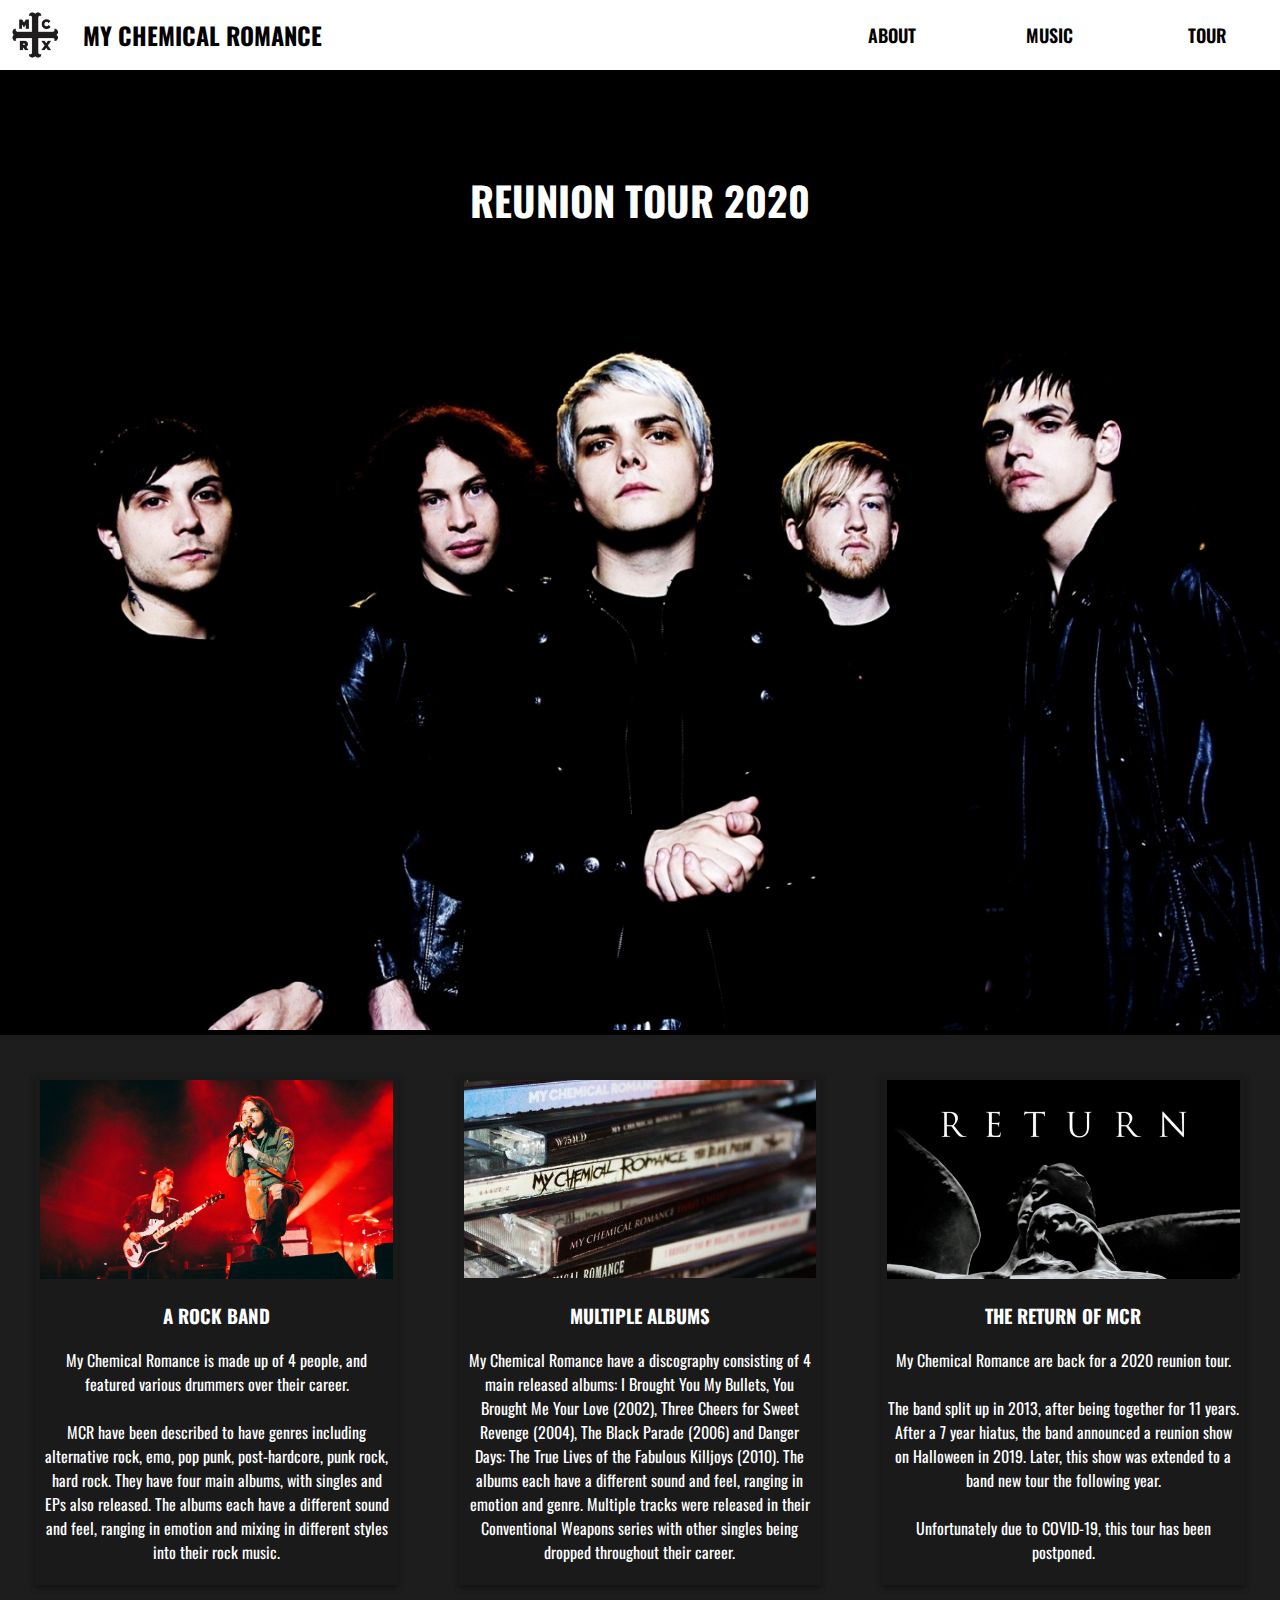
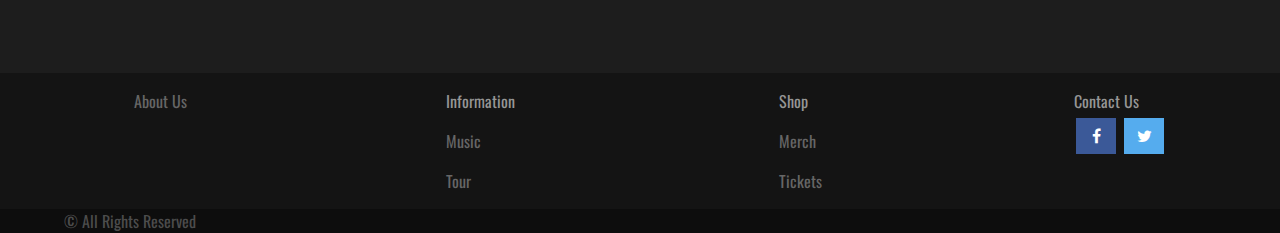
==== index.html @ cb14c15b "Responsive title - updated burger menu & image" ====
<!DOCTYPE html>
<html>
  <head>
    <title>My Chemical Romance</title>
    <link rel="icon" href="images/180px-MCRXLogo.png">

    <link href="style.css" type="text/css" rel="stylesheet">
    <link href="https://fonts.googleapis.com/css2?family=Oswald:wght@300;400;700&display=swap" rel="stylesheet">
    <link rel="stylesheet" href="https://cdnjs.cloudflare.com/ajax/libs/font-awesome/4.7.0/css/font-awesome.min.css">

    <script src="https://code.jquery.com/jquery-3.5.1.slim.min.js" integrity="sha256-4+XzXVhsDmqanXGHaHvgh1gMQKX40OUvDEBTu8JcmNs=" crossorigin="anonymous"></script>
    <script src="scripts.js"></script>
    
    <meta content="width=device-width, initial-scale=1.0, minimum-scale=1.0" name="viewport">
  </head>
  <body>
    <div class="wrapper">
      <header>
        <div class="navigation centre">
          <a href="index.html"><img class="navlogo" src="images/180px-MCRXLogo.png"/></a>
          <h2><a class="header" href="index.html">My Chemical Romance</a></h2>
          <a id="about" class="header navlink" href="about.html">About</a>
          <a id="music" class="header navlink" href="music.html">Music</a>
          <a id="tour" class="header navlink" href="tour.html">Tour</a>
        </div>
      </header>
      <div class="burger">
        <img class="burgericon burgeropen" src="images/burgerIcon.svg"/>
        <img class="burgericon burgerclose" src="images/burgerClose.svg" height="32" width="32"/>
        <uo class="burgermenu">
          <li><a class="header" href="about.html">About</a></li>
          <li><a class="header" href="music.html">Music</a></li>
          <li><a class="header" href="tour.html">Tour</a></li>
        </uo>
      </div>
      <div class="hero">
        <div class="centre">
          <h1 id="herotxt"><a href="tour.html">Reunion tour 2020</a></h1>
          <img src="images/heroBanner.jpg" alt="Image of the band members" width="1440" height="900"/>
        </div>
      </div>
      <main class="centre">
          <div class="cards">
            <a class="card index" href="about.html">
              <img src="images/livePerformance.jpg" alt="Gerard and Mikey Way performing live">
              <h3>A rock band</h3>
              <p>My Chemical Romance is made up of 4 people, and featured various drummers over their career.<br><br>
                MCR have been described to have genres including alternative rock, emo, pop punk, post-hardcore, 
                punk rock, hard rock. They have four main albums, with singles and EPs also released. The 
                albums each have a different sound and feel, ranging in emotion and mixing in different
                styles into their rock music.
              </p>
            </a>
            <a class="card index" href="music.html">
              <img src="images/albumStack.jpg" alt="A stack of MCR albums">
              <h3>Multiple albums</h3>
              <p>My Chemical Romance have a discography consisting of 4 main released albums: 
                I Brought You My Bullets, You Brought Me Your Love (2002), Three Cheers for Sweet Revenge 
                (2004), The Black Parade (2006) and Danger Days: The True Lives of the Fabulous Killjoys 
                (2010). The albums each have a different sound and feel, ranging in emotion and genre. Multiple 
                tracks were released in their Conventional Weapons series with other singles being dropped 
                throughout their career.</p>
            </a>
            <a class="card index" href="tour.html">
              <img src="images/return.jpg" alt="MCR's new iconography">
              <h3>The return of MCR</h3>
              <p>My Chemical Romance are back for a 2020 reunion tour.<br><br>
                The band split up in 2013, after being together for 11 years. 
                After a 7 year hiatus, the band announced a reunion show on Halloween in 2019. 
                Later, this show was extended to a band new tour the following year.<br><br>
                Unfortunately due to COVID-19, this tour has been postponed.</p>
            </a>
          </div>
      </main>
    </div>
    <footer>
      <div class="footerContent centre">
        <a class="footertxt" href="about.html">About Us</a>
        <div class="footertxt">
          <p>Information</p>
          <a class="sublink" href="music.html">Music</a>
          <a class="sublink" href="tour.html">Tour</a>
        </div>
        <div class="footertxt">
          <p>Shop</p>
          <a class="sublink" href="music.html">Merch</a>
          <a class="sublink" href="tour.html">Tickets</a>
        </div>
        <div class="contact footertxt">
          <p>Contact Us</p>
          <a href="index.html" class="fa fa-facebook"></a>
          <a href="index.html" class="fa fa-twitter"></a>
        </div>
      </div>
      <div class="copyright">
        <p class="centre">© All Rights Reserved</p>
      </div>
    </footer>
  </body>
</html>
---- style.css ----
body {
    margin: 0;
    padding: 0;
    background-color: rgb(29, 29, 29);
    font-family: 'Oswald', sans-serif;
    position: relative;
}

.wrapper {
    min-height: 100vh;
    padding-bottom: 184px;
    position: relative;
    box-sizing: border-box;
}

header {
    background-color: white;
}

.centre {
    margin: auto;
    max-width: 1440px; 
}

.centreTour {
    margin: auto;
    max-width: 800px;
}

.navigation {
    height: 70px;
    display: grid;
    grid-template-columns: 70px 5fr 1fr 1fr 1fr;
    grid-template-rows: 70px;
    column-gap: 1%;
}

.navlink {
    justify-self: center;
    font-weight: 600;
    font-size: 18px;
}

.burgericon, .burgermenu {
    display: none;
}

.burgericon {
    position: absolute;
    right: 10px;
    top: 19px;
}

.burgermenu {
    font-weight: 600;
    list-style: none;
    background-color: white;
    text-align: center;
    padding-bottom: 5px;
}

.burgermenu li {
    padding: 2.5px 0;
}

@media only screen and (max-width: 768px) {
    /* For mobile phones: */

    .navigation {
        grid-template-columns: 70px 1fr 42px;
    }

    .navlink {
        display: none;
    }

    .burgeropen {
        display: inherit;
    }
}

.active {
    display: inherit;
}

.inactive {
    display: none;
}

@media only screen and (min-width: 768px) {
    /* For bigger than phones: */

    .active {
        display: none;
    }
}

a.navlink:hover {
    color: rgb(100, 100, 100);
}

.header {
    align-self: center;
    text-transform: uppercase;
    text-decoration: none;
    color: black;
}

 .navigation .navlogo {
    width: 50px;
    height: 50px;
    margin-top: 10px;
    margin-left: 10px;
    grid-column: 1 / 2;
}

.navigation h2 {
    grid-column: 2 / 3;
    margin: 0;
    align-self: center;
}

#about {
    grid-column: 3 / 4;
}

#music {
    grid-column: 4 / 5;
}

#tour {
    grid-column: 5 / 6;
}

.selected {
    text-decoration: underline;
}

main {
    padding: 0 10px;
    color: white;
    box-sizing: border-box;
}

.title {
    font-size: 50px;
    padding: 40px 0;
    margin: 0 10px;
    text-transform: uppercase;
    background-color: black;
    color: white;
    text-align: center;
}

.titlebg {
    background-color: black;
}

.subtitle {
    margin: 0;
    padding: 30px 0;
    text-transform: uppercase;
    font-size: 30px;
    text-align: center;
    color: #b6b6b6;
    background-color: #242424;
    margin-bottom: 20px;
    box-shadow: 0 1px 3px rgba(0,0,0,0.12), 0 1px 2px rgba(0,0,0,0.24);
}

.card {
    justify-self: center;
    text-decoration: none;
    color: white;
    background-color: rgb(26, 26, 26);
    text-align: center;
    padding: 5px;
    box-shadow: 0 3px 6px rgba(0,0,0,0.16), 0 3px 6px rgba(0,0,0,0.23);
}

.albums {
    display: grid;
    grid-template: 1fr / 1fr 1fr;
    column-gap: 2%;
    margin: 0 10px 3% 10px;
    padding: 20px;
}

.album {
    justify-self: center;
    background-color: white;
    padding: 10px;
    align-self: center;
}

.albumtxt {
    padding: 20px;
    box-sizing: border-box;
    align-self: center;
}

@media only screen and (max-width: 768px) {
    /* For mobile phones: */

    .albums {
        grid-template: 1fr 1fr / 1fr;
    }

    .albumtxt {
        padding: 0;
    }
}

p.greytxt {
    color: rgb(215 215 215);
}

.albumtxt h3 {
    text-align: center;
}

.albumtxt a {
    background-color: white;
    color: black;
    text-decoration: none;
    padding: 5px;
    text-transform: uppercase;
}

.albumtxt a:hover {
    opacity: 0.3;
}

.readmore {
    text-align: center;
    margin: 10px 0;
}

.music hr {
    border-color: rgb(102, 102, 102);
}

.hero {
    background-color: black;
}

.hero h1 {
    color: white;
    text-transform: uppercase;
    text-align: center;
    font-size: 40px;
    margin: 0;
}

.hero a {
    text-decoration: none;
    color: white;
}

#herotxt {
    padding-top: 100px;
}

img {
    max-width: 100%;
    height: auto;
}

.cards {
    display: grid;
    grid-template: 1fr / 1fr 1fr 1fr ;
    margin: 40px 2%;
    column-gap: 5%;
}

@media only screen and (max-width: 768px) {
    /* For mobile phones: */

    .cards {
        grid-template: 1fr 1fr 1fr / 1fr;
    }

}

.card h3 {
    text-transform: uppercase;
}

.card.index:hover {
    color: rgb(161, 161, 161);
}

footer {
    background-color: rgb(20, 20, 20);
    height: 136px;
    position: absolute;
    bottom: 0;
    width: 100%;
}

.footerContent {
    display: grid;
    grid-template: 1fr / 1fr 1fr 1fr 1fr;
}

.footertxt {
    color: rgb(150, 150, 150);
    justify-self: center;
}

.footerContent a {
    color: rgb(102, 102, 102);
    text-decoration: none;
}

.sublink {
    display: block;
    margin-bottom: 16px;
}

a.footertxt {
    margin-top: 16px;
}

.contact a {
    color: white;
}

.contact p {
    margin-bottom: 5px;
}

.fa {
    padding: 10px;
    width: 20px;
    text-align: center;
    margin: 0 2px 16px 2px;
}

.fa-facebook {
    background: #3B5998;
}

.fa-twitter {
    background: #55ACEE;
}

.fa:hover, .footerContent a:hover {
    opacity: 0.7;
}

#showtitle {
    background-color: #a89465;
}

.show {
    display:grid;
    grid-template: 1fr 1fr / 1fr 1fr 1fr;
    padding: 10px;
}

@media only screen and (max-width: 768px) {
    /* For mobile phones: */

    .show {
        column-gap: 1%;
    }

}

.show p {
    margin: 0;
}

.tickets {
    justify-self: right;
    text-transform: uppercase;
}

.tickets a {
    background-color: white;
    padding: 5px;
    color: black;
    text-decoration: none;
}

.tickets a:hover {
    background-color: #756747;
    color: white;
}

.soldout {
    background-color: rgb(102, 102, 102);
    color:rgb(41, 41, 41);
    cursor: not-allowed;
    padding: 5px;
}

.bold {
    font-weight: bold;
    text-transform: uppercase;
}

.capitalise {
    text-transform: capitalize;
}

.tourmain {
    background: rgb(0,0,0);
    background: linear-gradient(180deg, rgba(0,0,0,1) 0%, rgba(29,29,29,1) 100%);
    padding: 50px;
    box-sizing: content-box;
    margin-bottom: 20px;
}

#tourbody {
    background-color: black;
}

.heroimg {
    background-image: linear-gradient(rgba(0, 0, 0, 0.5), rgba(0, 0, 0, 0.5)), url(images/aboutushero.jpg);
    height: 300px;
    background-size: cover;
    background-position: center;
}

.aboutinfo {
    padding: 60px 10px;
    background-color: rgb(17, 17, 17);
}

.aboutus h2 {
    color: white;
    text-transform: uppercase;
    text-align: center;
    margin: 0;
}

.abouttitle h2 {
    padding: 120px 0;
    font-size: 40px;
}

.intro {
    display: grid;
    grid-template: 1fr / 1.5fr 1fr;
    margin: 0 5%;
    column-gap: 5%;
}

.introelem {
    padding: 5%;
}

h1.introelem {
    text-transform: uppercase;
    align-self: center;
}

.profile {
    display: grid;
    grid: 1fr 1fr / 1fr 1fr 1fr 1fr;
    margin: 60px 10px;
    column-gap: 2%;
    row-gap: 4%;
}

@media only screen and (max-width: 1000px) {
    /* For mobile phones: */

    .profile {
        grid-template: 1fr 1fr 1fr 1fr 1fr 1fr 1fr 1fr / 1fr;
        margin-bottom: 320px;
        row-gap: 1%;
    }

    h1.introelem {
        align-self: start;
    }

}

@media only screen and (max-width: 768px) {
    /* For mobile phones: */

    .intro {
        grid-template: 1fr / 5fr 1fr;
    }

    h1.introelem {
        font-size: 1em;
    }

    .heroimg {
        height: 150px;
    }

    .abouttitle h2 {
        padding: 45px 0;
    }

}

.profileimg p {
    color: black;
    text-align: center;
    text-transform: uppercase;
}

.profiletxt h2 {
    background-color: white;
    color: black;
}

.profilelist {
    display: grid;
    grid-template: 1fr / 1fr 1fr;
}

.profilelist li {
    margin: 10px;
}

.faqquestions {
    text-transform: uppercase;
    font-weight: bold;
}

.faqanswers li {
    list-style: none;
    text-align: right;
}

uo.faqanswers {
    color: rgb(207 207 207);
}

footer .copyright {
    background-color: #0d0d0d;
    color: #4c4c4c;
}

.copyright p {
    padding: 0 5%;
}
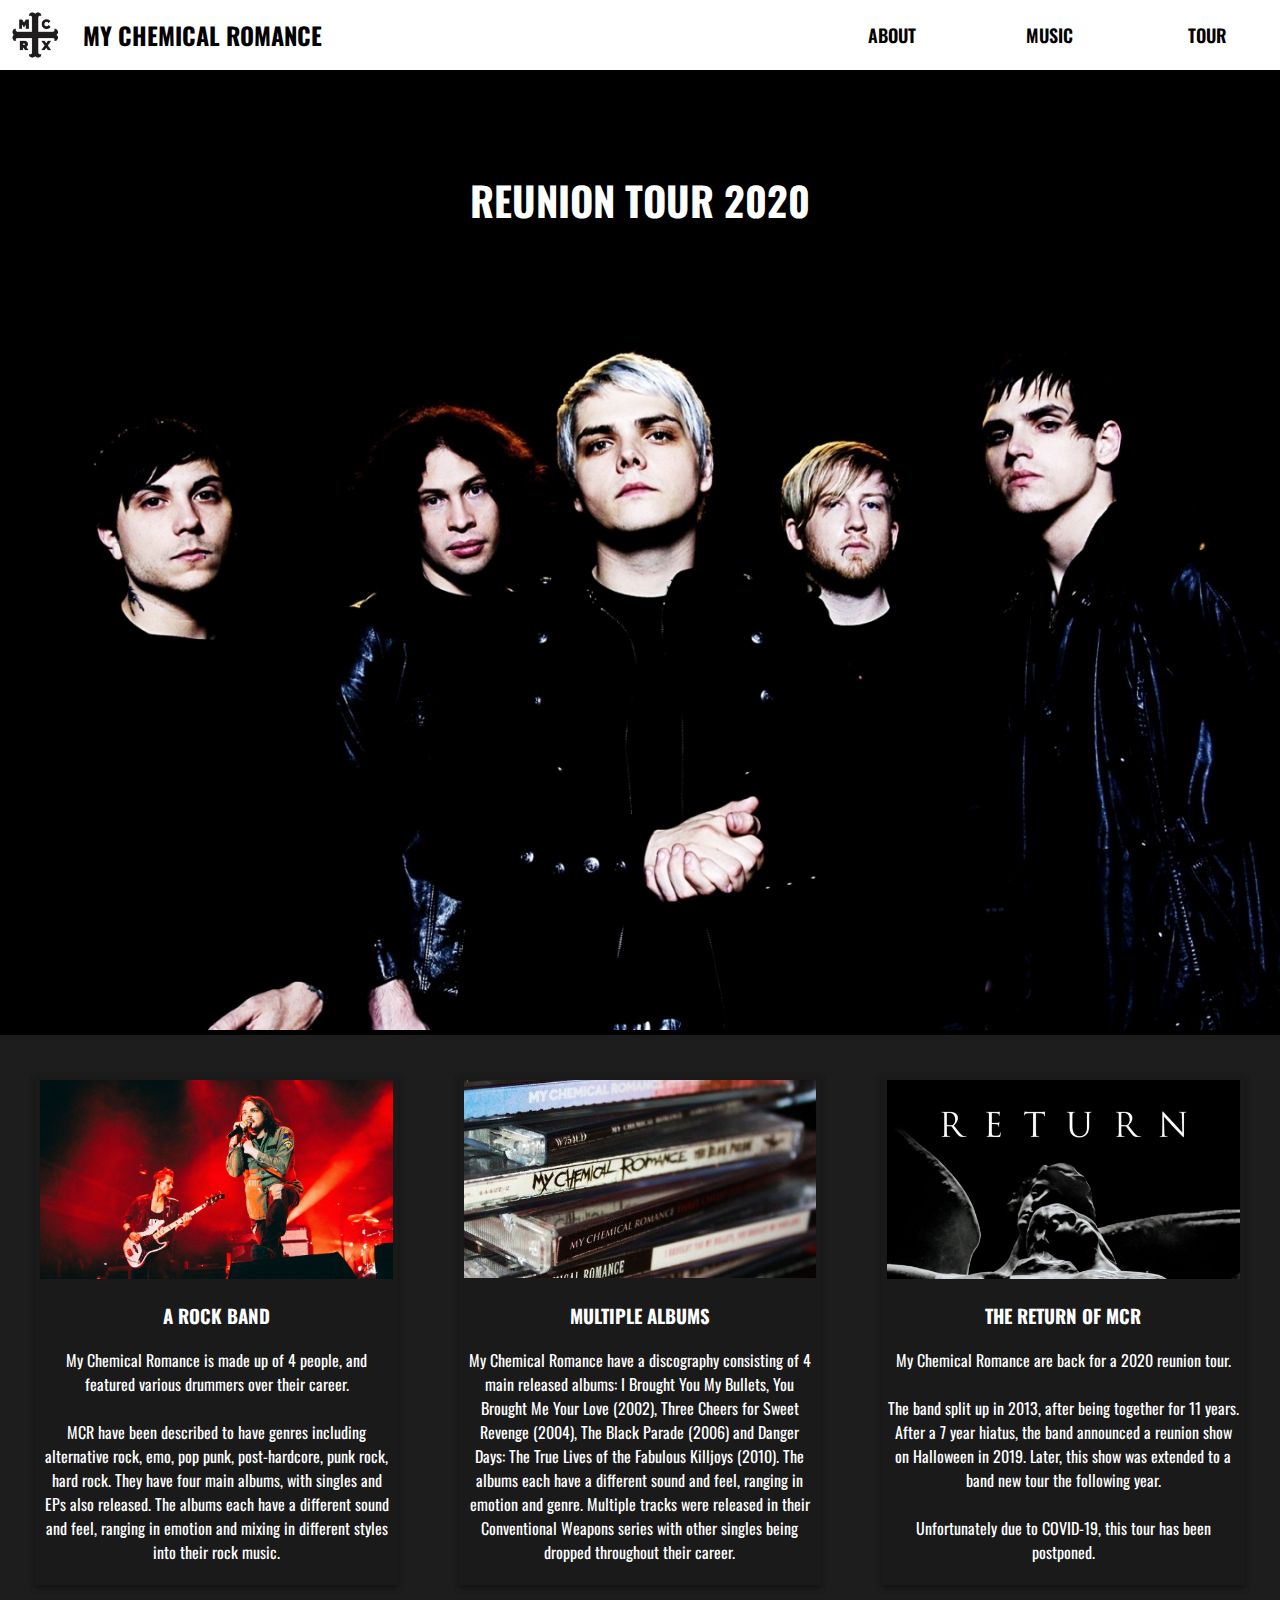
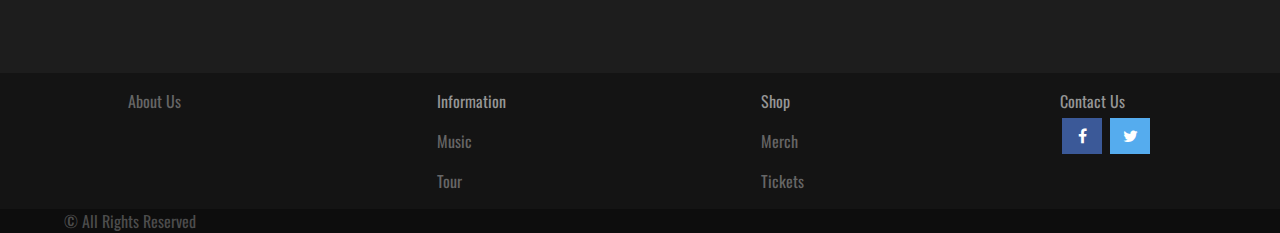
==== commit 79ecbd85: "Deleted test files - new code live" ====
--- a/index.html
+++ b/index.html
@@ -8,40 +8,47 @@
     <link href="https://fonts.googleapis.com/css2?family=Oswald:wght@300;400;700&display=swap" rel="stylesheet">
     <link rel="stylesheet" href="https://cdnjs.cloudflare.com/ajax/libs/font-awesome/4.7.0/css/font-awesome.min.css">
 
-    <script src="https://code.jquery.com/jquery-3.5.1.slim.min.js" integrity="sha256-4+XzXVhsDmqanXGHaHvgh1gMQKX40OUvDEBTu8JcmNs=" crossorigin="anonymous"></script>
+    <script src="https://code.jquery.com/jquery-3.5.1.min.js" integrity="sha256-9/aliU8dGd2tb6OSsuzixeV4y/faTqgFtohetphbbj0=" crossorigin="anonymous"></script>
     <script src="scripts.js"></script>
     
     <meta content="width=device-width, initial-scale=1.0, minimum-scale=1.0" name="viewport">
   </head>
   <body>
-    <div class="wrapper">
-      <header>
-        <div class="navigation centre">
-          <a href="index.html"><img class="navlogo" src="images/180px-MCRXLogo.png"/></a>
-          <h2><a class="header" href="index.html">My Chemical Romance</a></h2>
-          <a id="about" class="header navlink" href="about.html">About</a>
-          <a id="music" class="header navlink" href="music.html">Music</a>
-          <a id="tour" class="header navlink" href="tour.html">Tour</a>
+    <div class="main-wrap">
+      <nav>
+        <div class="centre">
+          <a href="index.html"><img class="nav-logo" src="images/180px-MCRXLogo.png"/></a>
+          <h2><a class="nav-title" href="index.html">My Chemical Romance</a></h2>
+          <a class="nav-link" href="about.html">About</a>
+          <a class="nav-link" href="music.html">Music</a>
+          <a class="nav-link" href="tour.html">Tour</a>
         </div>
-      </header>
-      <div class="burger">
-        <img class="burgericon burgeropen" src="images/burgerIcon.svg"/>
-        <img class="burgericon burgerclose" src="images/burgerClose.svg" height="32" width="32"/>
-        <uo class="burgermenu">
-          <li><a class="header" href="about.html">About</a></li>
-          <li><a class="header" href="music.html">Music</a></li>
-          <li><a class="header" href="tour.html">Tour</a></li>
-        </uo>
-      </div>
-      <div class="hero">
-        <div class="centre">
-          <h1 id="herotxt"><a href="tour.html">Reunion tour 2020</a></h1>
-          <img src="images/heroBanner.jpg" alt="Image of the band members" width="1440" height="900"/>
+        <div class="burger">
+          <button class="hamburger hamburger--squeeze" type="button">
+            <span class="hamburger-box">
+              <span class="hamburger-inner"></span>
+            </span>
+          </button>
+          <div class="burgermenu phone">
+            <uo>
+              <li><a href="index.html">Home</a></li>
+              <li><a href="about.html">About</a></li>
+              <li><a href="music.html">Music</a></li>
+              <li><a href="tour.html">Tour</a></li>
+            </uo>
+          </div>
         </div>
-      </div>
-      <main class="centre">
+      </nav>
+      <div class="content">
+        <section class="hero">
+          <div class="centre">
+            <h1><a href="tour.html">Reunion tour 2020</a></h1>
+            <img src="images/heroBanner.jpg" alt="Image of the band members" width="1440" height="900"/>
+          </div>
+        </section>
+        <section role="main" class="index centre">
           <div class="cards">
-            <a class="card index" href="about.html">
+            <a class="card" href="about.html">
               <img src="images/livePerformance.jpg" alt="Gerard and Mikey Way performing live">
               <h3>A rock band</h3>
               <p>My Chemical Romance is made up of 4 people, and featured various drummers over their career.<br><br>
@@ -51,7 +58,7 @@
                 styles into their rock music.
               </p>
             </a>
-            <a class="card index" href="music.html">
+            <a class="card" href="music.html">
               <img src="images/albumStack.jpg" alt="A stack of MCR albums">
               <h3>Multiple albums</h3>
               <p>My Chemical Romance have a discography consisting of 4 main released albums: 
@@ -59,42 +66,45 @@
                 (2004), The Black Parade (2006) and Danger Days: The True Lives of the Fabulous Killjoys 
                 (2010). The albums each have a different sound and feel, ranging in emotion and genre. Multiple 
                 tracks were released in their Conventional Weapons series with other singles being dropped 
-                throughout their career.</p>
+                throughout their career.
+              </p>
             </a>
-            <a class="card index" href="tour.html">
+            <a class="card" href="tour.html">
               <img src="images/return.jpg" alt="MCR's new iconography">
               <h3>The return of MCR</h3>
               <p>My Chemical Romance are back for a 2020 reunion tour.<br><br>
-                The band split up in 2013, after being together for 11 years. 
-                After a 7 year hiatus, the band announced a reunion show on Halloween in 2019. 
+                The band split up in 2013, after being together for 11 years.
+                After a 7 year hiatus, the band announced a reunion show on Halloween in 2019.
                 Later, this show was extended to a band new tour the following year.<br><br>
-                Unfortunately due to COVID-19, this tour has been postponed.</p>
+                Unfortunately due to COVID-19, this tour has been postponed.
+              </p>
             </a>
           </div>
-      </main>
+        </section>
+      </div>
+      <footer>
+        <section class="footer-main centre">
+          <a class="footer-content" href="about.html">About Us</a>
+          <div class="footer-content">
+            <p>Information</p>
+            <a href="music.html">Music</a>
+            <a href="tour.html">Tour</a>
+          </div>
+          <div class="footer-content">
+            <p>Shop</p>
+            <a href="music.html">Merch</a>
+            <a href="tour.html">Tickets</a>
+          </div>
+          <div class="contact footer-content">
+            <p>Contact Us</p>
+            <a href="index.html" class="fa fa-facebook"></a>
+            <a href="index.html" class="fa fa-twitter"></a>
+          </div>
+        </section>
+        <div class="copyright">
+          <p class="centre">© All Rights Reserved</p>
+        </div>
+      </footer>
     </div>
-    <footer>
-      <div class="footerContent centre">
-        <a class="footertxt" href="about.html">About Us</a>
-        <div class="footertxt">
-          <p>Information</p>
-          <a class="sublink" href="music.html">Music</a>
-          <a class="sublink" href="tour.html">Tour</a>
-        </div>
-        <div class="footertxt">
-          <p>Shop</p>
-          <a class="sublink" href="music.html">Merch</a>
-          <a class="sublink" href="tour.html">Tickets</a>
-        </div>
-        <div class="contact footertxt">
-          <p>Contact Us</p>
-          <a href="index.html" class="fa fa-facebook"></a>
-          <a href="index.html" class="fa fa-twitter"></a>
-        </div>
-      </div>
-      <div class="copyright">
-        <p class="centre">© All Rights Reserved</p>
-      </div>
-    </footer>
   </body>
 </html>--- a/style.css
+++ b/style.css
@@ -1,20 +1,14 @@
 body {
     margin: 0;
-    padding: 0;
     background-color: rgb(29, 29, 29);
     font-family: 'Oswald', sans-serif;
-    position: relative;
-}
-
-.wrapper {
+}
+
+.main-wrap {
+    display: grid;
+    grid-template-rows: minmax(70px, auto) 1fr 160px;
     min-height: 100vh;
-    padding-bottom: 184px;
-    position: relative;
-    box-sizing: border-box;
-}
-
-header {
-    background-color: white;
+    max-height: 100%;
 }
 
 .centre {
@@ -22,91 +16,41 @@
     max-width: 1440px; 
 }
 
-.centreTour {
-    margin: auto;
-    max-width: 800px;
-}
-
-.navigation {
+img {
+    max-width: 100%;
+    height: auto;
+}
+
+/* Navigation */
+nav {
+    background-color: white;
+}
+
+nav .centre {
     height: 70px;
     display: grid;
     grid-template-columns: 70px 5fr 1fr 1fr 1fr;
-    grid-template-rows: 70px;
     column-gap: 1%;
 }
 
-.navlink {
+.nav-link {
     justify-self: center;
     font-weight: 600;
     font-size: 18px;
 }
 
-.burgericon, .burgermenu {
-    display: none;
-}
-
-.burgericon {
-    position: absolute;
-    right: 10px;
-    top: 19px;
-}
-
-.burgermenu {
-    font-weight: 600;
-    list-style: none;
-    background-color: white;
-    text-align: center;
-    padding-bottom: 5px;
-}
-
-.burgermenu li {
-    padding: 2.5px 0;
-}
-
-@media only screen and (max-width: 768px) {
-    /* For mobile phones: */
-
-    .navigation {
-        grid-template-columns: 70px 1fr 42px;
-    }
-
-    .navlink {
-        display: none;
-    }
-
-    .burgeropen {
-        display: inherit;
-    }
-}
-
-.active {
-    display: inherit;
-}
-
-.inactive {
-    display: none;
-}
-
-@media only screen and (min-width: 768px) {
-    /* For bigger than phones: */
-
-    .active {
-        display: none;
-    }
-}
-
-a.navlink:hover {
+a.nav-link:hover {
     color: rgb(100, 100, 100);
 }
 
-.header {
+.nav-link, .nav-title {
     align-self: center;
     text-transform: uppercase;
     text-decoration: none;
     color: black;
 }
 
- .navigation .navlogo {
+.nav-logo {
     width: 50px;
     height: 50px;
     margin-top: 10px;
@@ -114,58 +58,117 @@
     grid-column: 1 / 2;
 }
 
-.navigation h2 {
-    grid-column: 2 / 3;
+nav h2 {
     margin: 0;
     align-self: center;
 }
 
-#about {
-    grid-column: 3 / 4;
-}
-
-#music {
-    grid-column: 4 / 5;
-}
-
-#tour {
-    grid-column: 5 / 6;
-}
-
 .selected {
     text-decoration: underline;
 }
 
-main {
+/* Footer */
+footer {
+    background-color: rgb(20, 20, 20);
+    display: flex;
+    flex-direction: column;
+}
+
+.footer-main {
+    display: flex;
+    flex-direction: row;
+    width: 100%;
+    justify-content: space-around;
+    color: rgb(150, 150, 150);
+}
+
+.footer-main a {
+    color: rgb(102, 102, 102);
+    text-decoration: none;
+    margin: 16px 0;
+    display: block;
+}
+
+.contact a {
+    color: white;
+    display: inline-block;
+    margin: 0 2px;
+}
+
+.contact p {
+    margin-bottom: 5px;
+}
+
+.fa {
+    padding: 10px;
+    width: 20px;
+    text-align: center;
+}
+
+.fa-facebook {
+    background: #3B5998;
+}
+
+.fa-twitter {
+    background: #55ACEE;
+}
+
+.fa:hover, .footer-main a:hover {
+    opacity: 0.7;
+}
+
+footer .copyright {
+    background-color: #0d0d0d;
+    color: #4c4c4c;
+}
+
+.copyright p {
+    padding: 0 5%;
+}
+
+/* Content */
+.content {
+    padding-bottom: 48px;
+}
+
+.hero {
+    background-color: black;
+}
+
+.hero h1 {
+    color: white;
+    text-transform: uppercase;
+    text-align: center;
+    font-size: 40px;
+    margin: 0;
+    padding-top: 100px;
+}
+
+.hero a {
+    text-decoration: none;
+    color: white;
+}
+
+section[role=main] {
     padding: 0 10px;
     color: white;
     box-sizing: border-box;
 }
 
-.title {
-    font-size: 50px;
-    padding: 40px 0;
-    margin: 0 10px;
-    text-transform: uppercase;
-    background-color: black;
-    color: white;
-    text-align: center;
-}
-
-.titlebg {
-    background-color: black;
-}
-
-.subtitle {
-    margin: 0;
-    padding: 30px 0;
-    text-transform: uppercase;
-    font-size: 30px;
-    text-align: center;
-    color: #b6b6b6;
-    background-color: #242424;
-    margin-bottom: 20px;
-    box-shadow: 0 1px 3px rgba(0,0,0,0.12), 0 1px 2px rgba(0,0,0,0.24);
+.cards {
+    display: grid;
+    grid-template-columns: 1fr 1fr 1fr;
+    margin: 40px 2%;
+    column-gap: 5%;
+}
+
+@media only screen and (max-width: 768px) {
+    /* For mobile phones: */
+
+    .cards {
+        grid-template: 1fr 1fr 1fr / 1fr;
+    }
+
 }
 
 .card {
@@ -178,7 +181,239 @@
     box-shadow: 0 3px 6px rgba(0,0,0,0.16), 0 3px 6px rgba(0,0,0,0.23);
 }
 
-.albums {
+.card h3 {
+    text-transform: uppercase;
+}
+
+.index .card:hover {
+    color: rgb(161, 161, 161);
+}
+
+/* About page */
+.about .hero-img {
+    background-image: linear-gradient(rgba(0, 0, 0, 0.5), rgba(0, 0, 0, 0.5)), url(images/aboutushero.jpg);
+    height: 300px;
+    background-size: cover;
+    background-position: center;
+}
+
+.about h2 {
+    color: white;
+    text-transform: uppercase;
+    text-align: center;
+    margin: 0;
+}
+
+.about .title h2 {
+    padding: 120px 0;
+    font-size: 40px;
+}
+
+.about .info {
+    padding: 60px 10px;
+    background-color: rgb(17, 17, 17);
+}
+
+.about .intro {
+    display: grid;
+    grid-template-columns: 1.5fr 1fr;
+    margin: 0 5%;
+    column-gap: 5%;
+}
+
+.about .intro .card {
+    padding: 5%;
+}
+
+.about .intro h1.card {
+    text-transform: uppercase;
+    align-self: center;
+    font-size: 2em;
+}
+
+.profile {
+    display: grid;
+    grid-template: 1fr 1fr / 1fr 1fr 1fr 1fr;
+    margin: 60px 10px;
+    column-gap: 2%;
+    row-gap: 4%;
+}
+
+@media only screen and (max-width: 1000px) {
+    /* For mobile phones: */
+
+    .profile {
+        display: flex;
+        flex-direction: column;
+    }
+
+    .profile div {
+        margin: 10px;
+    }
+
+}
+
+@media only screen and (max-width: 768px) {
+    /* For mobile phones: */
+
+    .about .intro {
+        display: flex;
+        flex-direction: column;
+    }
+
+    .about .hero-img {
+        height: 150px;
+    }
+
+    .about .title h2 {
+        padding: 45px 0;
+    }
+
+}
+
+.about .instant-img p {
+    color: black;
+    text-align: center;
+    text-transform: uppercase;
+}
+
+.profile h2 {
+    background-color: white;
+    color: black;
+}
+
+.factfile {
+    display: grid;
+    grid-template: 1fr / 1fr 1fr;
+}
+
+.factfile li {
+    margin: 10px;
+}
+
+.questions {
+    text-transform: uppercase;
+    font-weight: bold;
+}
+
+.answers li {
+    list-style: none;
+    text-align: right;
+}
+
+uo.answers {
+    color: rgb(207 207 207);
+}
+
+/* Music page: popup */
+.popup {
+    display: none;
+    position: fixed;
+    top: 0;
+    width: 100%;
+    height: 100%;
+    background-color: rgba(0,0,0,0.6);
+}
+
+.popup-inner {
+    background-color: white;
+    position: absolute;
+    top: 50%;
+    left: 50%;
+    -ms-transform: translate(-50%, -50%);
+    transform: translate(-50%, -50%);
+    display: grid;
+    grid-template-columns: 1fr 3fr;
+}
+
+.popup-img {
+    background-image: url(images/popup.jpg);
+    background-size: cover;
+    background-position: center;
+}
+
+.popup-txt {
+    padding: 30px;
+    text-align: center;
+    align-self: center;
+}
+
+.popup-txt h3 {
+    text-transform: uppercase;
+    margin: 0;
+    margin-bottom: 10px;
+}
+
+.popup-txt p {
+    font-family: sans-serif;
+    margin-bottom: 0;
+    margin-top: 30px;
+    color: #5c5c5c;
+}
+
+.popup-txt p.close-popup {
+    color: #b6b6b6;
+    margin-top: 10px;
+}
+
+.popup-txt img.close-popup {
+    position: fixed;
+    right: 0;
+    top: 0;
+    padding: 1%;
+}
+
+.popup-txt .close-popup:hover {
+    cursor: pointer;
+}
+
+input[type=submit], input[type=text] {
+    border: none;
+    padding: 16px 32px;
+    margin: 10px 0;
+    width: 250px;
+    box-sizing: border-box;
+    text-align: center;
+}
+
+input[type=submit] {
+    background-color: #236287;
+    color: white;
+    cursor: pointer;
+    text-transform: uppercase;
+    font-weight: bold;
+}
+
+input[type=text] {
+    background-color: lightgray;
+    color: grey;
+}
+
+/* Music page: content */
+.title-tour h1, .title-tour h2 {
+    margin: 0;
+    text-transform: uppercase;
+    text-align: center;
+}
+
+.title-tour h1 {
+    font-size: 50px;
+    padding: 40px 0;
+    background-color: black;
+    color: white;
+    
+}
+
+.title-tour h2 {
+    font-size: 30px;
+    padding: 30px 0;
+    background-color: #242424;
+    color: #b6b6b6;
+    margin-bottom: 20px;
+    box-shadow: 0 1px 3px rgba(0,0,0,0.12), 0 1px 2px rgba(0,0,0,0.24);
+}
+
+.albums .card {
     display: grid;
     grid-template: 1fr / 1fr 1fr;
     column-gap: 2%;
@@ -186,14 +421,14 @@
     padding: 20px;
 }
 
-.album {
+.instant-img {
     justify-self: center;
     background-color: white;
     padding: 10px;
     align-self: center;
 }
 
-.albumtxt {
+.album-txt {
     padding: 20px;
     box-sizing: border-box;
     align-self: center;
@@ -202,11 +437,18 @@
 @media only screen and (max-width: 768px) {
     /* For mobile phones: */
 
-    .albums {
-        grid-template: 1fr 1fr / 1fr;
-    }
-
-    .albumtxt {
+    .albums .card {
+        display: flex;
+        flex-direction: column;
+        margin: 20px 10px;
+    }
+
+    .albums .instant-img {
+        margin-block-start: 1em;
+        margin-block-end: 1em;
+    }
+
+    .album-txt {
         padding: 0;
     }
 }
@@ -215,11 +457,12 @@
     color: rgb(215 215 215);
 }
 
-.albumtxt h3 {
-    text-align: center;
-}
-
-.albumtxt a {
+.read-more {
+    text-align: center;
+    margin: 10px 0;
+}
+
+.read-more a {
     background-color: white;
     color: black;
     text-decoration: none;
@@ -227,130 +470,31 @@
     text-transform: uppercase;
 }
 
-.albumtxt a:hover {
+.read-more a:hover {
     opacity: 0.3;
 }
 
-.readmore {
-    text-align: center;
-    margin: 10px 0;
-}
-
-.music hr {
-    border-color: rgb(102, 102, 102);
-}
-
-.hero {
+/* Tour page */
+#tour-body {
     background-color: black;
 }
 
-.hero h1 {
-    color: white;
-    text-transform: uppercase;
-    text-align: center;
-    font-size: 40px;
-    margin: 0;
-}
-
-.hero a {
-    text-decoration: none;
-    color: white;
-}
-
-#herotxt {
-    padding-top: 100px;
-}
-
-img {
-    max-width: 100%;
-    height: auto;
-}
-
-.cards {
-    display: grid;
-    grid-template: 1fr / 1fr 1fr 1fr ;
-    margin: 40px 2%;
-    column-gap: 5%;
-}
-
-@media only screen and (max-width: 768px) {
-    /* For mobile phones: */
-
-    .cards {
-        grid-template: 1fr 1fr 1fr / 1fr;
-    }
-
-}
-
-.card h3 {
-    text-transform: uppercase;
-}
-
-.card.index:hover {
-    color: rgb(161, 161, 161);
-}
-
-footer {
-    background-color: rgb(20, 20, 20);
-    height: 136px;
-    position: absolute;
-    bottom: 0;
-    width: 100%;
-}
-
-.footerContent {
-    display: grid;
-    grid-template: 1fr / 1fr 1fr 1fr 1fr;
-}
-
-.footertxt {
-    color: rgb(150, 150, 150);
-    justify-self: center;
-}
-
-.footerContent a {
-    color: rgb(102, 102, 102);
-    text-decoration: none;
-}
-
-.sublink {
-    display: block;
-    margin-bottom: 16px;
-}
-
-a.footertxt {
-    margin-top: 16px;
-}
-
-.contact a {
-    color: white;
-}
-
-.contact p {
-    margin-bottom: 5px;
-}
-
-.fa {
-    padding: 10px;
-    width: 20px;
-    text-align: center;
-    margin: 0 2px 16px 2px;
-}
-
-.fa-facebook {
-    background: #3B5998;
-}
-
-.fa-twitter {
-    background: #55ACEE;
-}
-
-.fa:hover, .footerContent a:hover {
-    opacity: 0.7;
-}
-
-#showtitle {
+.centre-tour {
+    margin: auto;
+    max-width: 800px;
+}
+
+#main-tour {
+    background: rgb(0,0,0);
+    background: linear-gradient(180deg, rgba(0,0,0,1) 0%, rgba(29,29,29,1) 100%);
+    padding: 50px;
+    box-sizing: content-box;
+    margin-bottom: 20px;
+}
+
+#show-title {
     background-color: #a89465;
+    margin-bottom: 8px;
 }
 
 .show {
@@ -405,141 +549,160 @@
     text-transform: capitalize;
 }
 
-.tourmain {
-    background: rgb(0,0,0);
-    background: linear-gradient(180deg, rgba(0,0,0,1) 0%, rgba(29,29,29,1) 100%);
-    padding: 50px;
-    box-sizing: content-box;
-    margin-bottom: 20px;
-}
-
-#tourbody {
-    background-color: black;
-}
-
-.heroimg {
-    background-image: linear-gradient(rgba(0, 0, 0, 0.5), rgba(0, 0, 0, 0.5)), url(images/aboutushero.jpg);
-    height: 300px;
-    background-size: cover;
-    background-position: center;
-}
-
-.aboutinfo {
-    padding: 60px 10px;
-    background-color: rgb(17, 17, 17);
-}
-
-.aboutus h2 {
-    color: white;
-    text-transform: uppercase;
-    text-align: center;
+button {
+    outline: none;
+}
+
+/* Animated hamburger icon by Jonathan Suh */
+.hamburger {
+    padding: 11px;
+    display: inline-block;
+    cursor: pointer;
+    transition-property: opacity, filter;
+    transition-duration: 0.15s;
+    transition-timing-function: linear;
+    font: inherit;
+    color: inherit;
+    text-transform: none;
+    background-color: transparent;
+    border: 0;
     margin: 0;
-}
-
-.abouttitle h2 {
-    padding: 120px 0;
-    font-size: 40px;
-}
-
-.intro {
-    display: grid;
-    grid-template: 1fr / 1.5fr 1fr;
-    margin: 0 5%;
-    column-gap: 5%;
-}
-
-.introelem {
-    padding: 5%;
-}
-
-h1.introelem {
-    text-transform: uppercase;
-    align-self: center;
-}
-
-.profile {
-    display: grid;
-    grid: 1fr 1fr / 1fr 1fr 1fr 1fr;
-    margin: 60px 10px;
-    column-gap: 2%;
-    row-gap: 4%;
-}
-
-@media only screen and (max-width: 1000px) {
-    /* For mobile phones: */
-
-    .profile {
-        grid-template: 1fr 1fr 1fr 1fr 1fr 1fr 1fr 1fr / 1fr;
-        margin-bottom: 320px;
-        row-gap: 1%;
-    }
-
-    h1.introelem {
-        align-self: start;
-    }
-
+    overflow: visible; 
+}
+
+.hamburger:hover {
+    opacity: 0.7; 
+}
+
+.hamburger.is-active:hover {
+    opacity: 0.7; 
+}
+
+.hamburger.is-active .hamburger-inner, .hamburger.is-active .hamburger-inner::before, .hamburger.is-active .hamburger-inner::after {
+    background-color: #000; 
+}
+  
+.hamburger-box {
+    width: 30px;
+    height: 18px;
+    display: inline-block;
+    position: relative; 
+}
+  
+  .hamburger-inner {
+    display: block;
+    top: 50%;
+    margin-top: -2px; 
+}
+
+.hamburger-inner, .hamburger-inner::before, .hamburger-inner::after {
+    width: 30px;
+    height: 4px;
+    background-color: #000;
+    border-radius: 4px;
+    position: absolute;
+    transition-property: transform;
+    transition-duration: 0.15s;
+    transition-timing-function: ease; 
+}
+
+.hamburger-inner::before, .hamburger-inner::after {
+    content: "";
+    display: block; 
+}
+
+.hamburger-inner::before {
+    top: -10px; 
+}
+
+.hamburger-inner::after {
+    bottom: -10px; 
+}
+
+.hamburger--squeeze .hamburger-inner {
+transition-duration: 0.075s;
+transition-timing-function: cubic-bezier(0.55, 0.055, 0.675, 0.19); 
+}
+
+.hamburger--squeeze .hamburger-inner::before {
+    transition: top 0.075s 0.12s ease, opacity 0.075s ease; 
+}
+
+.hamburger--squeeze .hamburger-inner::after {
+    transition: bottom 0.075s 0.12s ease, transform 0.075s cubic-bezier(0.55, 0.055, 0.675, 0.19); 
+}
+
+.hamburger--squeeze.is-active .hamburger-inner {
+transform: rotate(45deg);
+transition-delay: 0.12s;
+transition-timing-function: cubic-bezier(0.215, 0.61, 0.355, 1); 
+}
+
+.hamburger--squeeze.is-active .hamburger-inner::before {
+    top: 0;
+    opacity: 0;
+    transition: top 0.075s ease, opacity 0.075s 0.12s ease; 
+}
+
+.hamburger--squeeze.is-active .hamburger-inner::after {
+    bottom: 0;
+    transform: rotate(-90deg);
+    transition: bottom 0.075s ease, transform 0.075s 0.12s cubic-bezier(0.215, 0.61, 0.355, 1); 
+}
+/* End of Suh's burger icon*/
+
+.hamburger, .burgermenu {
+    display: none;
+}
+
+.hamburger {
+    position: absolute;
+    right: 0;
+    top: 12px;
+}
+
+.burgermenu {
+    font-weight: 600;
+    list-style: none;
+    background-color: white;
+    text-align: center;
+    padding-bottom: 5px;
+}
+
+.burgermenu li {
+    padding: 2.5px 0;
+}
+
+.burgermenu a {
+    text-transform: uppercase;
+    text-decoration: none;
+    color: black;
 }
 
 @media only screen and (max-width: 768px) {
     /* For mobile phones: */
 
-    .intro {
-        grid-template: 1fr / 5fr 1fr;
-    }
-
-    h1.introelem {
-        font-size: 1em;
-    }
-
-    .heroimg {
-        height: 150px;
-    }
-
-    .abouttitle h2 {
-        padding: 45px 0;
-    }
-
-}
-
-.profileimg p {
-    color: black;
-    text-align: center;
-    text-transform: uppercase;
-}
-
-.profiletxt h2 {
-    background-color: white;
-    color: black;
-}
-
-.profilelist {
-    display: grid;
-    grid-template: 1fr / 1fr 1fr;
-}
-
-.profilelist li {
-    margin: 10px;
-}
-
-.faqquestions {
-    text-transform: uppercase;
-    font-weight: bold;
-}
-
-.faqanswers li {
-    list-style: none;
-    text-align: right;
-}
-
-uo.faqanswers {
-    color: rgb(207 207 207);
-}
-
-footer .copyright {
-    background-color: #0d0d0d;
-    color: #4c4c4c;
-}
-
-.copyright p {
-    padding: 0 5%;
+    nav .centre {
+        grid-template-columns: 70px 1fr 61px;
+    }
+
+    .nav-link {
+        display: none;
+    }
+
+    .hamburger {
+        display: inherit;
+    }
+}
+
+.active {
+    display: inherit;
+}
+
+@media only screen and (min-width: 768px) {
+    /* For bigger than phones: */
+
+    .active.phone {
+        display: none !important;
+    }
 }